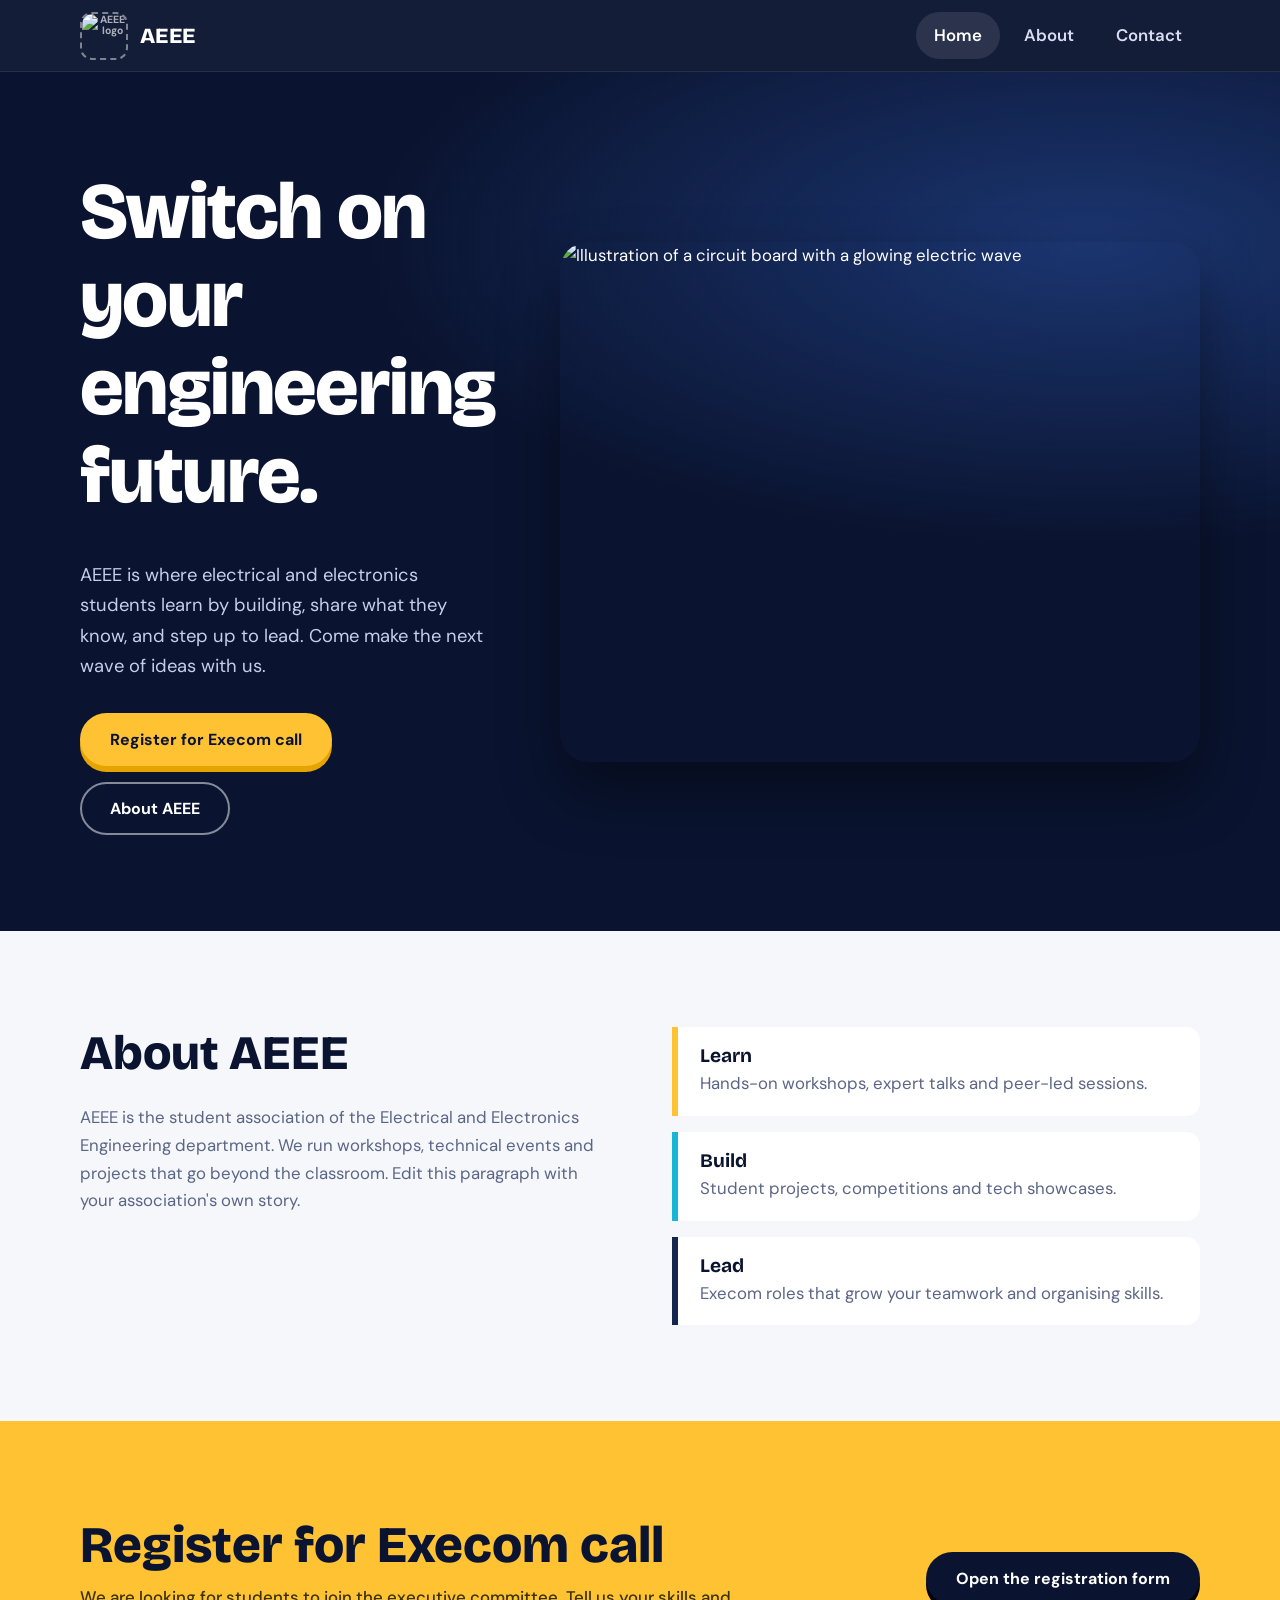
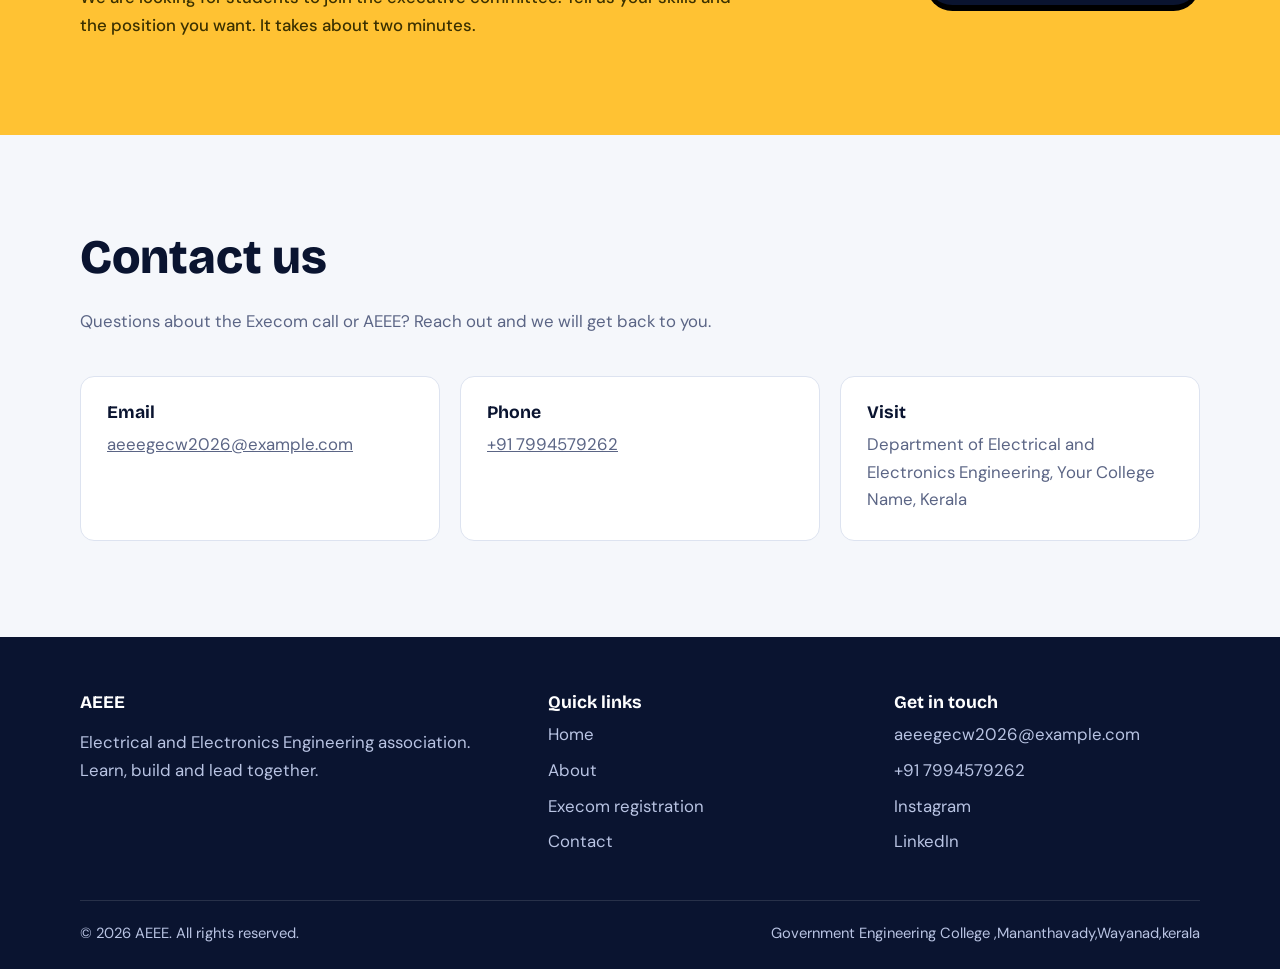
==== index.html @ 255cb57a "Add files via upload" ====
<!DOCTYPE html>
<html lang="en">
<head>
  <meta charset="UTF-8">
  <meta name="viewport" content="width=device-width, initial-scale=1">
  <title>AEEE | Home</title>
  <meta name="description" content="AEEE brings electrical and electronics students together to learn, build and lead. Register for the Execom call.">
  <link rel="icon" href="images/favicon.svg" type="image/svg+xml">
  <link rel="preconnect" href="https://fonts.googleapis.com">
  <link rel="preconnect" href="https://fonts.gstatic.com" crossorigin>
  <link href="https://fonts.googleapis.com/css2?family=Bricolage+Grotesque:opsz,wght@12..96,700;12..96,800&family=DM+Sans:wght@400;500;700&display=swap" rel="stylesheet">
  <link rel="stylesheet" href="style.css">
</head>
<body>
  <a class="skip-link" href="#home">Skip to content</a>

  <header class="site-header">
    <div class="container header-inner">
      <!-- LOGO SPACE (top left): replace the "LOGO" text with <img src="images/logo.png" alt="AEEE logo"> -->
      <a class="brand" href="#home" aria-label="AEEE home">
        <span class="logo-slot"><img src="images/logo.jpeg" alt="AEEE logo"></span>
        <span class="brand-name">AEEE</span>
      </a>
      <button class="nav-toggle" aria-label="Toggle menu" aria-expanded="false" aria-controls="nav-links">
        <span></span><span></span><span></span>
      </button>
      <nav aria-label="Main">
        <ul class="nav-links" id="nav-links">
          <li><a href="#home" class="active">Home</a></li>
          <li><a href="#about">About</a></li>
          <li><a href="#contact">Contact</a></li>
        </ul>
      </nav>
    </div>
  </header>

  <main>
    <!-- HOME -->
    <section class="hero" id="home">
      <div class="container hero-grid">
        <div class="hero-text">
          <h1>Switch on your engineering future.</h1>
          <p>AEEE is where electrical and electronics students learn by building, share what they know, and step up to lead. Come make the next wave of ideas with us.</p>
          <div class="hero-actions">
            <a class="btn btn-primary" href="register.html">Register for Execom call</a>
            <a class="btn btn-ghost" href="#about">About AEEE</a>
          </div>
        </div>
        <div class="hero-art">
          <!-- Replace with your own photo: <img src="images/hero.jpg" alt="..."> -->
          <img src="images/hero.svg" alt="Illustration of a circuit board with a glowing electric wave" width="640" height="520">
        </div>
      </div>
    </section>

    <!-- ABOUT -->
    <section class="section" id="about">
      <div class="container about-grid">
        <div>
          <h2 class="section-title">About AEEE</h2>
          <p class="section-lead">AEEE is the student association of the Electrical and Electronics Engineering department. We run workshops, technical events and projects that go beyond the classroom. Edit this paragraph with your association's own story.</p>
        </div>
        <div class="pillars">
          <div class="pillar"><h3>Learn</h3><p>Hands-on workshops, expert talks and peer-led sessions.</p></div>
          <div class="pillar"><h3>Build</h3><p>Student projects, competitions and tech showcases.</p></div>
          <div class="pillar"><h3>Lead</h3><p>Execom roles that grow your teamwork and organising skills.</p></div>
        </div>
      </div>
    </section>

    <!-- REGISTER FOR EXECOM CALL -->
    <section class="section register" id="register">
      <div class="container register-inner">
        <div>
          <h2>Register for Execom call</h2>
          <p>We are looking for students to join the executive committee. Tell us your skills and the position you want. It takes about two minutes.</p>
        </div>
        <a class="btn" href="register.html">Open the registration form</a>
      </div>
    </section>

    <!-- CONTACT -->
    <section class="section" id="contact">
      <div class="container">
        <h2 class="section-title">Contact us</h2>
        <p class="section-lead">Questions about the Execom call or AEEE? Reach out and we will get back to you.</p>
        <div class="contact-grid">
          <div class="contact-card"><h3>Email</h3><a href="mailto:aeeegecw2026@example.com">aeeegecw2026@example.com</a></div>
          <div class="contact-card"><h3>Phone</h3><a href="tel:+917994579262">+91 7994579262</a></div>
          <div class="contact-card"><h3>Visit</h3><p>Department of Electrical and Electronics Engineering, Your College Name, Kerala</p></div>
        </div>
      </div>
    </section>
  </main>

  <footer class="site-footer">
    <div class="container">
      <div class="footer-grid">
        <div>
          <h3>AEEE</h3>
          <p>Electrical and Electronics Engineering association. Learn, build and lead together.</p>
        </div>
        <div>
          <h3>Quick links</h3>
          <ul>
            <li><a href="#home">Home</a></li>
            <li><a href="#about">About</a></li>
            <li><a href="register.html">Execom registration</a></li>
            <li><a href="#contact">Contact</a></li>
          </ul>
        </div>
        <div>
          <h3>Get in touch</h3>
          <ul>
            <li><a href="mailto:aeeegecw2026@example.com">aeeegecw2026@example.com</a></li>
            <li><a href="tel:+917994579262">+91 7994579262</a></li>
            <li><a href="https://www.instagram.com/aeee_gecw?mdxt=MWZ0MHBjZmRodnJ4dg==" rel="noopener ">Instagram</a></li>
            <li><a href="#" rel="noopener">LinkedIn</a></li>
          </ul>
        </div>
      </div>
      <div class="footer-bottom">
        <span>&copy; <span id="year">2026</span> AEEE. All rights reserved.</span>
        <span>Government Engineering College ,Mananthavady,Wayanad,kerala</span>
      </div>
    </div>
  </footer>

  <script src="js/main.js"></script>
</body>
</html>
---- style.css ----
/* ===== Design tokens ===== */
:root {
  --ink: #0A1430;
  --ink-2: #14264F;
  --paper: #F5F7FB;
  --white: #FFFFFF;
  --volt: #FFC233;
  --volt-dark: #E5A400;
  --cyan: #19B5D8;
  --text: #1B2440;
  --muted: #5B6585;
  --line: #DDE3F0;
  --danger: #C62F3B;
  --ok: #1B8A5A;
  --radius: 14px;
  --font-head: "Bricolage Grotesque", "Segoe UI", system-ui, sans-serif;
  --font-body: "DM Sans", "Segoe UI", system-ui, sans-serif;
  --header-h: 72px;
}
*, *::before, *::after { box-sizing: border-box; }
html { scroll-behavior: smooth; scroll-padding-top: calc(var(--header-h) + 12px); }
body { margin: 0; font-family: var(--font-body); color: var(--text); background: var(--paper); line-height: 1.65; font-size: 1.05rem; }
img { max-width: 100%; display: block; }
a { color: inherit; }
h1, h2, h3 { font-family: var(--font-head); line-height: 1.1; margin: 0 0 .5em; color: var(--ink); }
:focus-visible { outline: 3px solid var(--cyan); outline-offset: 3px; border-radius: 6px; }
.container { width: min(1120px, 92%); margin-inline: auto; }
.skip-link { position: absolute; left: -999px; top: 8px; background: var(--volt); color: var(--ink); padding: 8px 14px; border-radius: 8px; z-index: 200; }
.skip-link:focus { left: 8px; }

/* ===== Buttons ===== */
.btn { display: inline-block; font: 700 1rem var(--font-body); padding: 14px 28px; border-radius: 999px; border: 2px solid transparent; text-decoration: none; cursor: pointer; transition: transform .15s ease, background .2s ease, box-shadow .2s ease; }
.btn-primary { background: var(--volt); color: var(--ink); box-shadow: 0 6px 0 var(--volt-dark); }
.btn-primary:hover { transform: translateY(2px); box-shadow: 0 4px 0 var(--volt-dark); }
.btn-primary:active { transform: translateY(6px); box-shadow: 0 0 0 var(--volt-dark); }
.btn-ghost { border-color: rgba(255,255,255,.5); color: var(--white); }
.btn-ghost:hover { background: rgba(255,255,255,.12); }
.btn[disabled] { opacity: .6; cursor: not-allowed; }

/* ===== Header ===== */
.site-header { position: sticky; top: 0; z-index: 100; height: var(--header-h); background: rgba(10,20,48,.96); backdrop-filter: blur(8px); border-bottom: 1px solid rgba(255,255,255,.08); }
.header-inner { height: 100%; display: flex; align-items: center; justify-content: space-between; gap: 16px; }
.brand { display: flex; align-items: center; gap: 12px; text-decoration: none; color: var(--white); }
/* LOGO SPACE: replace .logo-slot contents with <img src="images/logo.png" alt="AEEE logo"> */
.logo-slot { width: 48px; height: 48px; border: 2px dashed rgba(255,255,255,.45); border-radius: 12px; display: grid; place-items: center; font: 700 .65rem var(--font-body); color: rgba(255,255,255,.65); text-align: center; line-height: 1.1; overflow: hidden; }
.logo-slot img { width: 100%; height: 100%; object-fit: contain; }
.brand-name { font: 800 1.35rem var(--font-head); letter-spacing: .02em; }
.nav-links { display: flex; align-items: center; gap: 6px; list-style: none; margin: 0; padding: 0; }
.nav-links a { display: block; padding: 10px 18px; border-radius: 999px; color: #D7DEF2; text-decoration: none; font-weight: 600; transition: background .2s, color .2s; }
.nav-links a:hover, .nav-links a.active { background: rgba(255,255,255,.1); color: var(--white); }
.nav-toggle { display: none; background: none; border: 0; padding: 10px; cursor: pointer; }
.nav-toggle span { display: block; width: 26px; height: 3px; background: var(--white); margin: 5px 0; border-radius: 2px; transition: transform .25s, opacity .2s; }
.nav-toggle[aria-expanded="true"] span:nth-child(1) { transform: translateY(8px) rotate(45deg); }
.nav-toggle[aria-expanded="true"] span:nth-child(2) { opacity: 0; }
.nav-toggle[aria-expanded="true"] span:nth-child(3) { transform: translateY(-8px) rotate(-45deg); }

/* ===== Hero ===== */
.hero { background: radial-gradient(1200px 500px at 85% 20%, #1B3570 0%, transparent 60%), var(--ink); color: var(--white); padding: clamp(48px, 8vw, 96px) 0; overflow: hidden; }
.hero-grid { display: grid; grid-template-columns: 1.1fr .9fr; gap: clamp(24px, 5vw, 64px); align-items: center; }
.hero h1 { color: var(--white); font-size: clamp(2.6rem, 6.4vw, 5rem); font-weight: 800; letter-spacing: -.02em; }
.hero p { color: #C5CFEA; max-width: 52ch; font-size: 1.15rem; }
.hero-actions { display: flex; flex-wrap: wrap; gap: 16px; margin-top: 32px; }
.hero-art img { width: 100%; border-radius: 28px; box-shadow: 0 30px 60px rgba(0,0,0,.4); animation: rise .9s ease both; }
@keyframes rise { from { opacity: 0; transform: translateY(24px); } to { opacity: 1; transform: none; } }

/* ===== Sections ===== */
.section { padding: clamp(56px, 8vw, 96px) 0; }
.section-title { font-size: clamp(2rem, 4vw, 3rem); font-weight: 800; }
.section-lead { color: var(--muted); max-width: 60ch; margin-bottom: 40px; }

/* About */
.about-grid { display: grid; grid-template-columns: 1fr 1fr; gap: clamp(24px, 5vw, 64px); align-items: start; }
.pillars { display: grid; gap: 16px; }
.pillar { background: var(--white); border-left: 6px solid var(--volt); border-radius: 0 var(--radius) var(--radius) 0; padding: 18px 22px; }
.pillar:nth-child(2) { border-color: var(--cyan); }
.pillar:nth-child(3) { border-color: var(--ink-2); }
.pillar h3 { font-size: 1.2rem; margin-bottom: .2em; }
.pillar p { margin: 0; color: var(--muted); }

/* Register band */
.register { background: var(--volt); }
.register-inner { display: flex; flex-wrap: wrap; align-items: center; justify-content: space-between; gap: 28px; }
.register h2 { font-size: clamp(2rem, 4.4vw, 3.2rem); font-weight: 800; margin-bottom: .2em; }
.register p { margin: 0; max-width: 56ch; color: #3A3000; font-weight: 500; }
.register .btn { background: var(--ink); color: var(--white); box-shadow: 0 6px 0 #000; }
.register .btn:hover { transform: translateY(2px); box-shadow: 0 4px 0 #000; }

/* Contact */
.contact-grid { display: grid; grid-template-columns: repeat(3, 1fr); gap: 20px; }
.contact-card { background: var(--white); border: 1px solid var(--line); border-radius: var(--radius); padding: 26px; }
.contact-card h3 { font-size: 1.1rem; }
.contact-card p, .contact-card a { margin: 0; color: var(--muted); overflow-wrap: anywhere; }
.contact-card a:hover { color: var(--ink); }

/* ===== Footer ===== */
.site-footer { background: var(--ink); color: #B9C4E3; padding: 56px 0 24px; }
.footer-grid { display: grid; grid-template-columns: 1.4fr 1fr 1fr; gap: 40px; }
.site-footer h3 { color: var(--white); font-size: 1.1rem; }
.site-footer ul { list-style: none; margin: 0; padding: 0; }
.site-footer li { margin-bottom: 8px; }
.site-footer a { text-decoration: none; }
.site-footer a:hover { color: var(--volt); }
.footer-bottom { border-top: 1px solid rgba(255,255,255,.12); margin-top: 36px; padding-top: 20px; font-size: .92rem; display: flex; flex-wrap: wrap; justify-content: space-between; gap: 8px; }

/* ===== Registration page ===== */
.page-head { background: var(--ink); color: var(--white); padding: 56px 0 72px; }
.page-head h1 { color: var(--white); font-size: clamp(2.2rem, 5vw, 3.6rem); font-weight: 800; }
.page-head p { color: #C5CFEA; max-width: 56ch; margin: 0; }
.form-wrap { margin-top: -40px; padding-bottom: 80px; }
.form-card { background: var(--white); border: 1px solid var(--line); border-radius: 20px; padding: clamp(22px, 4vw, 44px); max-width: 720px; margin-inline: auto; box-shadow: 0 20px 50px rgba(10,20,48,.12); }
.field { margin-bottom: 22px; }
.field label { display: block; font-weight: 700; margin-bottom: 6px; color: var(--ink); }
.field .hint { font-weight: 400; color: var(--muted); font-size: .92rem; }
.field input, .field select, .field textarea { width: 100%; font: inherit; color: var(--text); padding: 13px 15px; background: var(--paper); border: 2px solid var(--line); border-radius: 12px; transition: border-color .2s, background .2s; }
.field textarea { min-height: 130px; resize: vertical; }
.field input:focus, .field select:focus, .field textarea:focus { outline: none; border-color: var(--cyan); background: var(--white); }
.field.invalid input, .field.invalid select, .field.invalid textarea { border-color: var(--danger); }
.error-msg { display: none; color: var(--danger); font-size: .9rem; margin-top: 6px; }
.field.invalid .error-msg { display: block; }
.hp { position: absolute; left: -9999px; height: 0; overflow: hidden; }
.form-status { display: none; padding: 16px 18px; border-radius: 12px; margin-bottom: 22px; font-weight: 600; }
.form-status.ok { display: block; background: #E3F6EC; color: var(--ok); }
.form-status.err { display: block; background: #FCE8EA; color: var(--danger); }
.form-card .btn { width: 100%; }
.back-link { display: inline-block; margin-top: 18px; text-align: center; width: 100%; color: var(--muted); }

/* ===== Responsive ===== */
@media (max-width: 900px) {
  .hero-grid, .about-grid, .footer-grid { grid-template-columns: 1fr; }
  .contact-grid { grid-template-columns: 1fr; }
  .hero-art { order: -1; max-width: 460px; }
}
@media (max-width: 760px) {
  .nav-toggle { display: block; }
  .nav-links { position: absolute; top: var(--header-h); left: 0; right: 0; flex-direction: column; align-items: stretch; background: var(--ink); padding: 12px 4%; border-bottom: 1px solid rgba(255,255,255,.1); display: none; }
  .nav-links.open { display: flex; }
  .nav-links a { padding: 14px 16px; }
}
@media (prefers-reduced-motion: reduce) {
  html { scroll-behavior: auto; }
  *, *::before, *::after { animation: none !important; transition: none !important; }
}
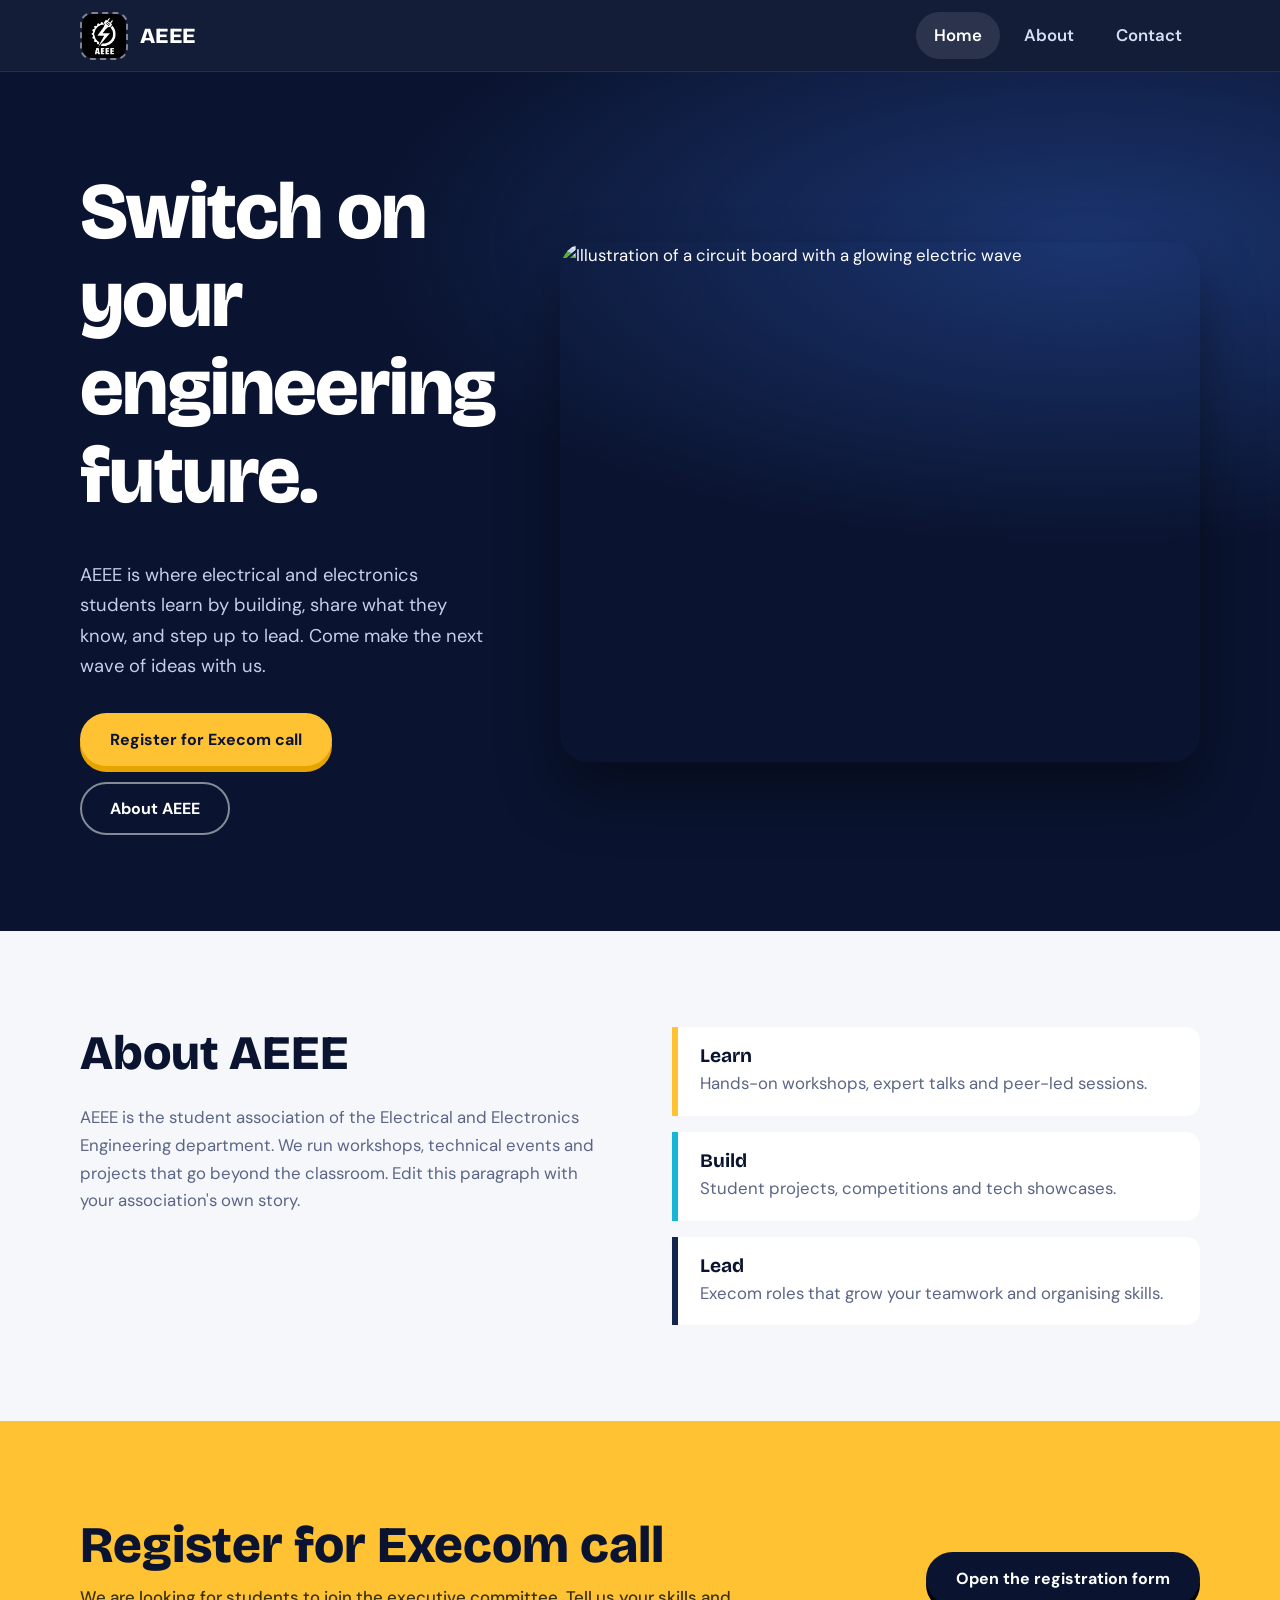
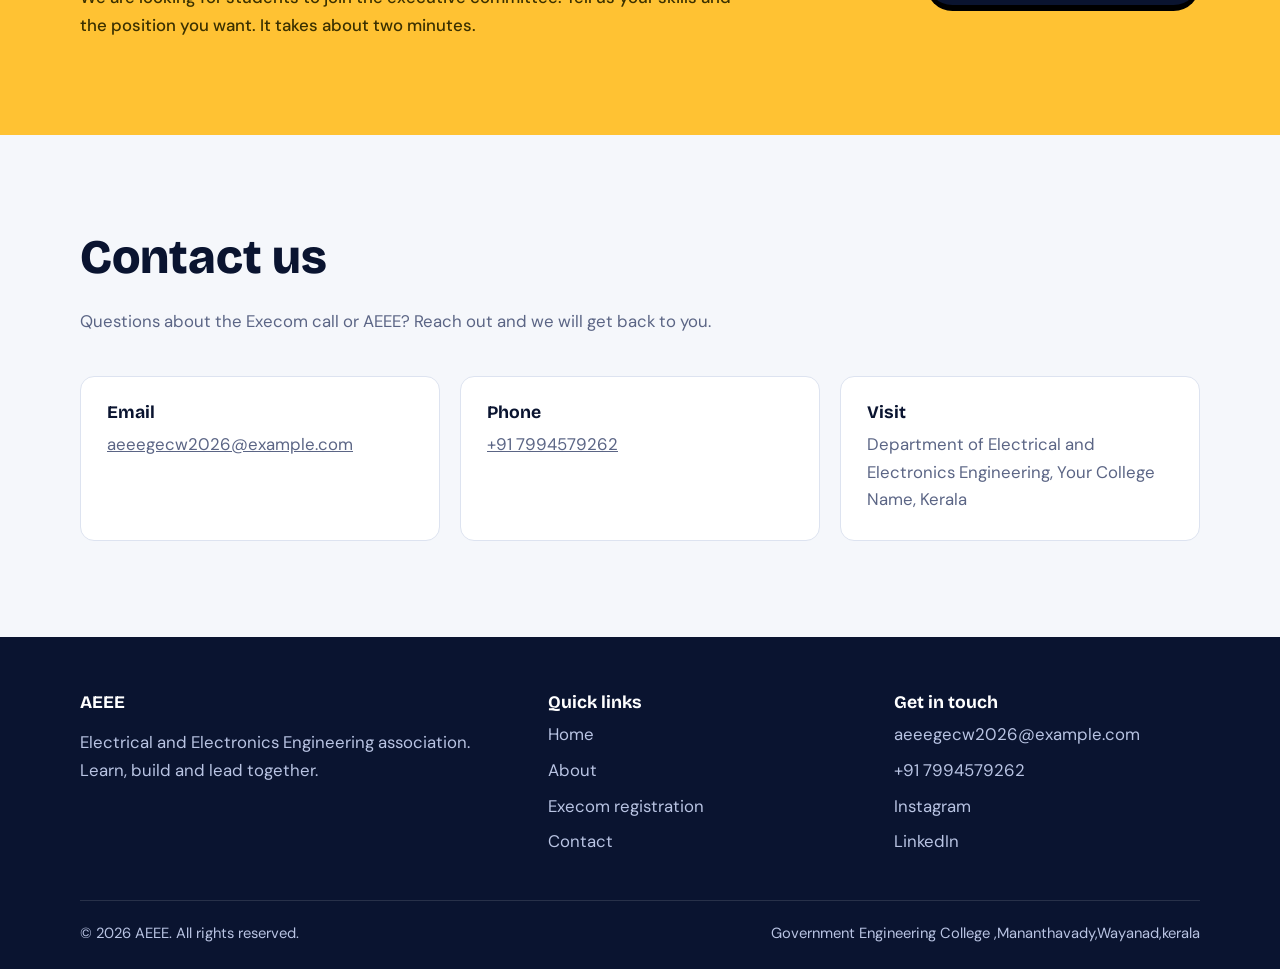
==== commit 14068d12: "Update logo image source in index.html" ====
--- a/index.html
+++ b/index.html
@@ -18,7 +18,7 @@
     <div class="container header-inner">
       <!-- LOGO SPACE (top left): replace the "LOGO" text with <img src="images/logo.png" alt="AEEE logo"> -->
       <a class="brand" href="#home" aria-label="AEEE home">
-        <span class="logo-slot"><img src="images/logo.jpeg" alt="AEEE logo"></span>
+        <span class="logo-slot"><img src="logo.jpeg" alt="AEEE logo"></span>
         <span class="brand-name">AEEE</span>
       </a>
       <button class="nav-toggle" aria-label="Toggle menu" aria-expanded="false" aria-controls="nav-links">
